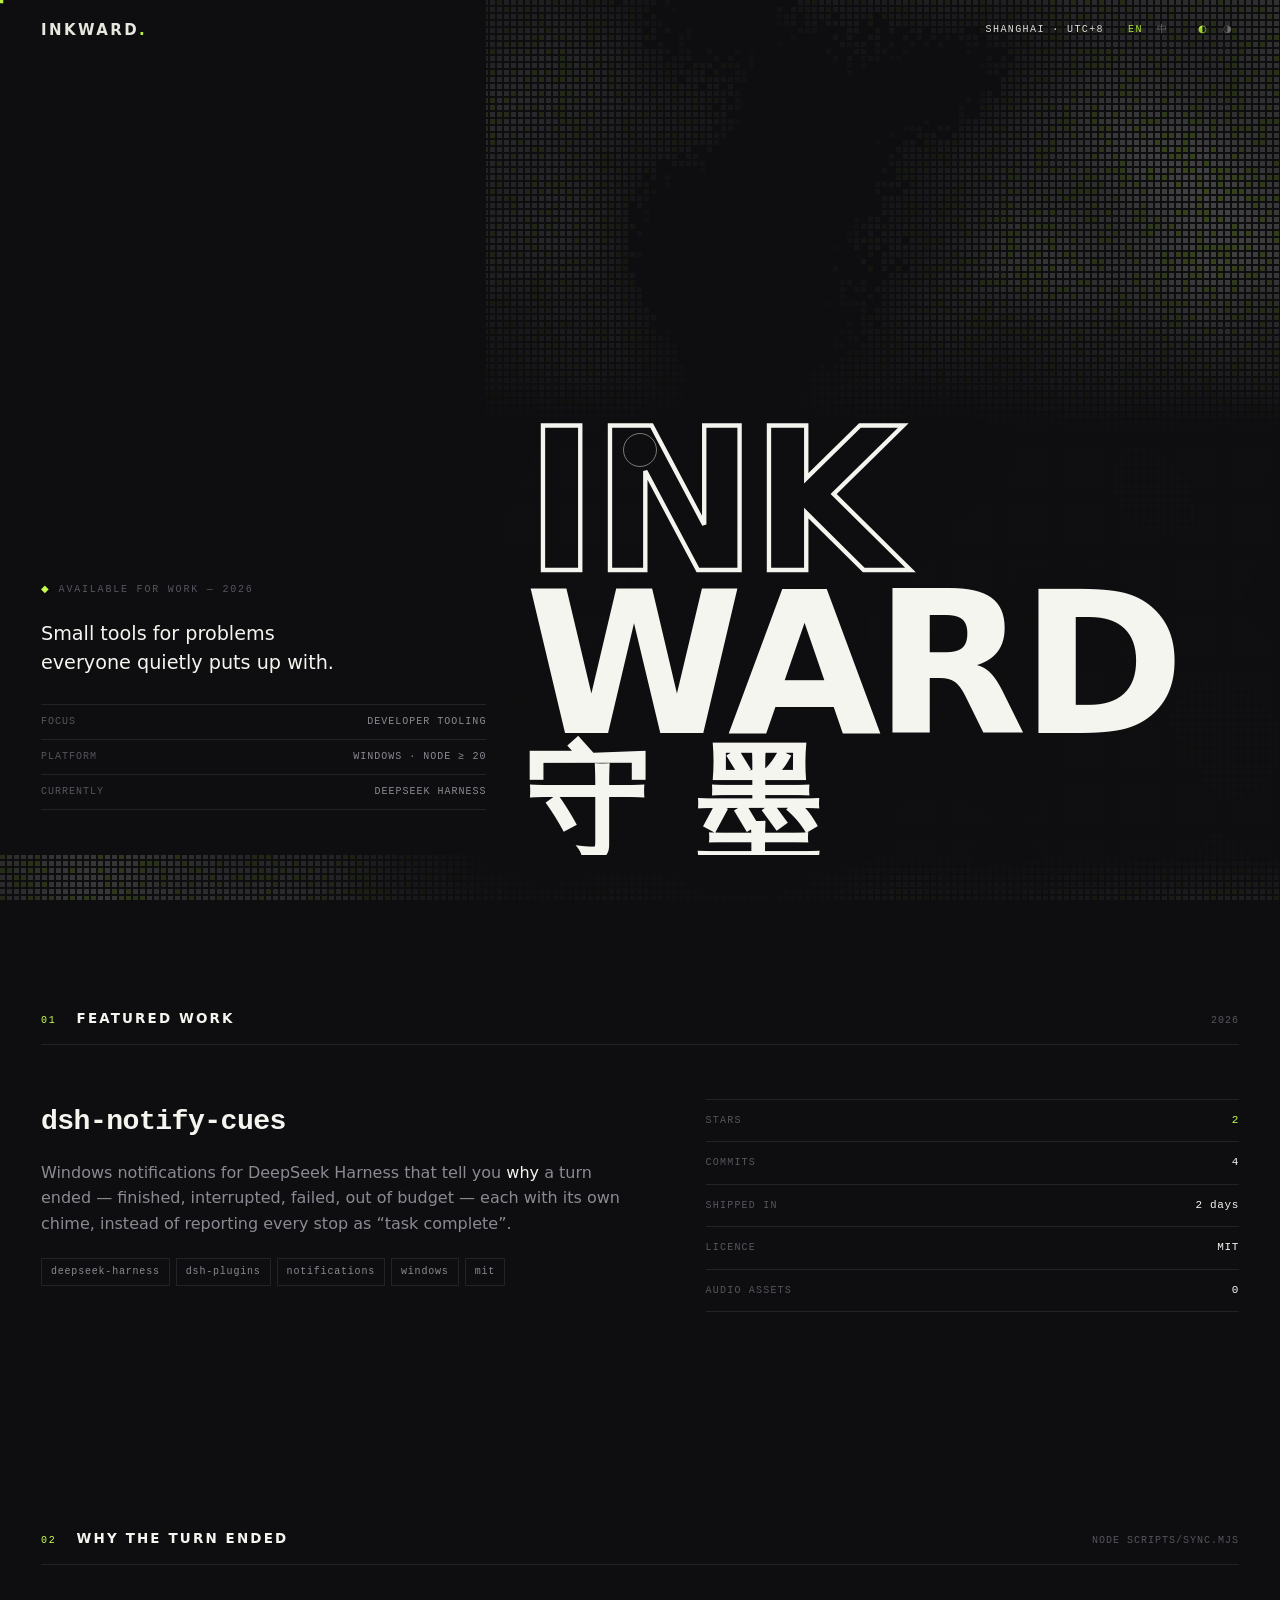
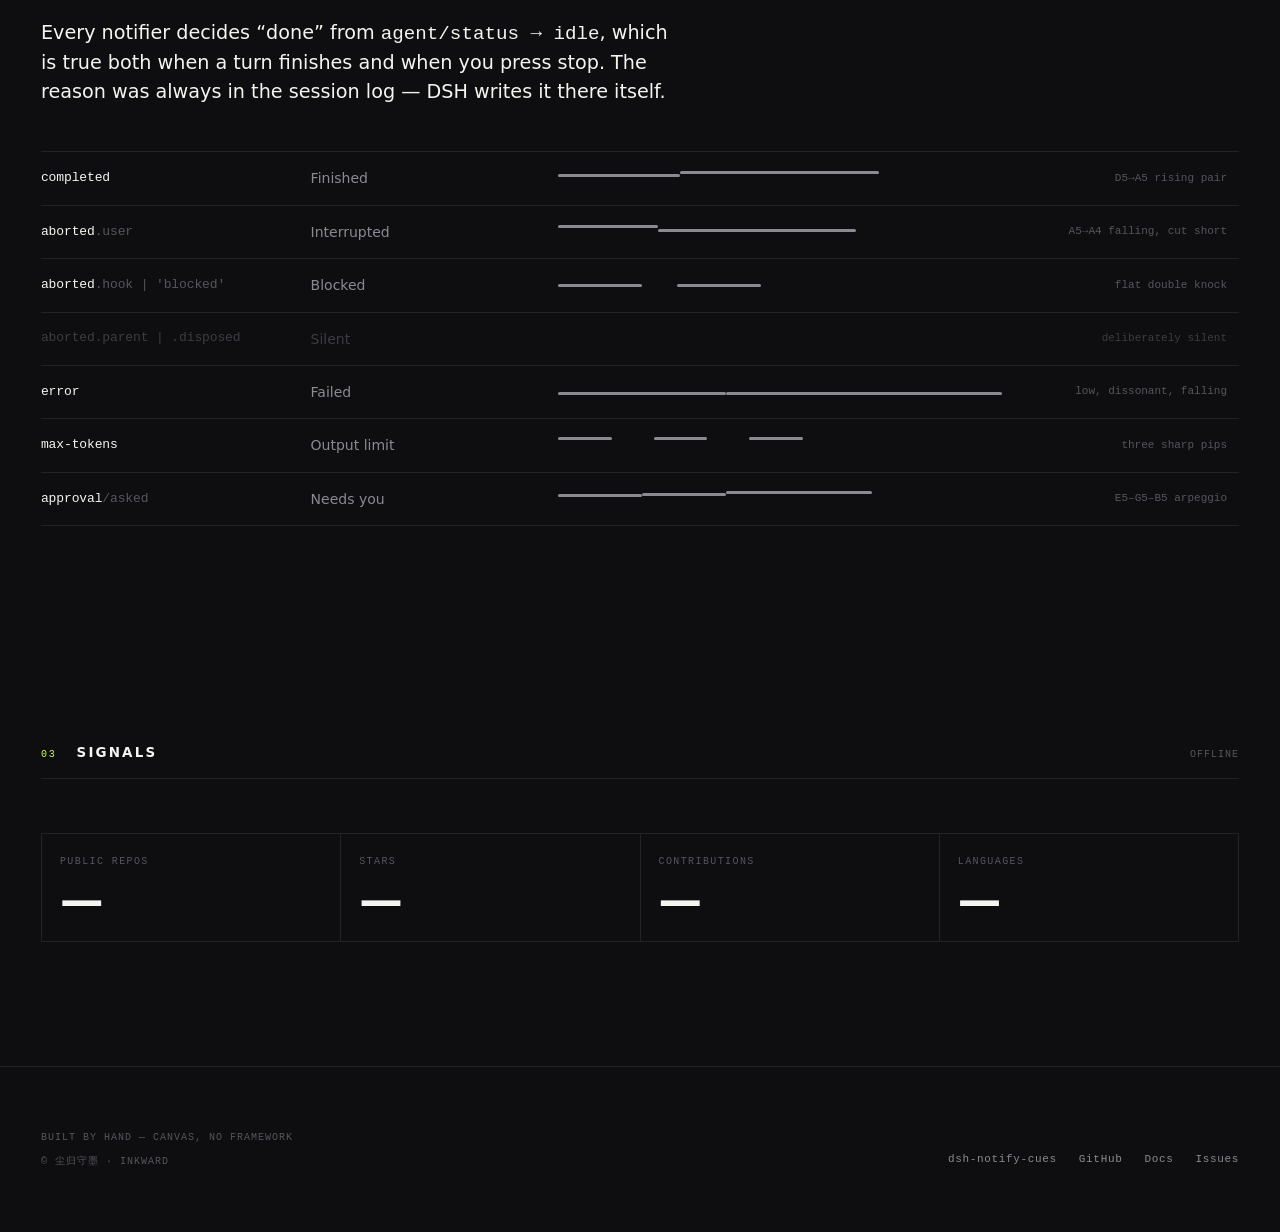
==== src/index.html @ 394c0731 "chore: self-contained repo — source, design notes, robots, sitemap" ====
<!doctype html>
<html lang="en" data-theme="dark" data-lang="en" class="no-js">
<head>
<meta charset="utf-8">
<meta name="viewport" content="width=device-width, initial-scale=1">
<title>INKWARD — 守墨</title>
<meta name="description" content="Small tools for problems everyone quietly puts up with. Windows-first, Node ≥ 20.">
<meta name="theme-color" content="#0E0E10">

<meta property="og:type" content="website">
<meta property="og:title" content="INKWARD — 守墨">
<meta property="og:description" content="Small tools for problems everyone quietly puts up with.">
<meta property="og:url" content="https://inkward.github.io/">
<meta name="twitter:card" content="summary_large_image">

<link rel="preload" href="fonts/archivo-var.woff2" as="font" type="font/woff2" crossorigin>
<link rel="preload" href="fonts/inter-var.woff2" as="font" type="font/woff2" crossorigin>
<link rel="stylesheet" href="styles.css">

<script>
/* Runs before first paint: decide the theme and language from storage, and mark
   that JS is available so the reveal styles only apply when something can undo
   them. Inline and synchronous on purpose — any deferred version flashes. */
(function () {
  var d = document.documentElement;
  d.classList.remove('no-js');
  d.classList.add('js');
  try {
    var t = localStorage.getItem('inkward:theme');
    var l = localStorage.getItem('inkward:lang');
    if (t === 'light' || t === 'dark') d.setAttribute('data-theme', t);
    else if (window.matchMedia('(prefers-color-scheme: light)').matches) {
      /* The brief says dark is the default, so the OS preference only applies
         when the visitor has never chosen. */
      d.setAttribute('data-theme', 'dark');
    }
    if (l === 'en' || l === 'zh') d.setAttribute('data-lang', l);
    else if ((navigator.language || '').toLowerCase().indexOf('zh') === 0) d.setAttribute('data-lang', 'zh');
  } catch (e) { /* private mode — fall back to the defaults in the markup */ }
})();
</script>
</head>

<body>
<div class="cursor" aria-hidden="true"></div>
<div class="cursor-ring" aria-hidden="true"></div>

<!-- The generative field. Fixed behind everything, and the only ornament on the
     page. Painted by field.js on a Canvas 2D context. -->
<div class="field-wrap" aria-hidden="true"><canvas id="field"></canvas></div>

<!-- ------------------------------------------------------------------ nav -->
<header class="nav">
  <a class="wordmark" href="#top">INKWARD<span>.</span></a>

  <div class="nav-meta">
    <span data-only="en">Shanghai · UTC+8</span>
    <span data-only="zh">上海 · UTC+8</span>

    <div class="switch" role="group" aria-label="Language">
      <button type="button" data-set-lang="en" aria-pressed="true">EN</button>
      <button type="button" data-set-lang="zh" aria-pressed="false">中</button>
    </div>

    <div class="switch" role="group" aria-label="Theme">
      <button type="button" data-set-theme="dark" aria-pressed="true">◐</button>
      <button type="button" data-set-theme="light" aria-pressed="false">◑</button>
    </div>
  </div>
</header>

<main id="top">

<!-- ----------------------------------------------------------------- hero -->
<section class="hero">
  <div class="hero-rail">
    <div class="hero-rail-inner">
      <p class="eyebrow">
        <b>◆</b>
        <span data-only="en">Available for work — 2026</span>
        <span data-only="zh">可接项目 — 2026</span>
      </p>

      <p class="lede" data-only="en">
        Small tools for problems everyone quietly puts up with.
      </p>
      <p class="lede" data-only="zh">
        写工具，解决那些每个人都默默忍受的小问题。
      </p>

      <ul class="rail-list">
        <li>
          <span data-only="en">Focus</span><span data-only="zh">方向</span>
          <b data-only="en">Developer tooling</b><b data-only="zh">开发工具</b>
        </li>
        <li>
          <span data-only="en">Platform</span><span data-only="zh">平台</span>
          <b>Windows · Node ≥ 20</b>
        </li>
        <li>
          <span data-only="en">Currently</span><span data-only="zh">当前</span>
          <b>DeepSeek Harness</b>
        </li>
      </ul>
    </div>
  </div>

  <div class="hero-display">
    <h1 class="display">
      <span class="hollow">Ink</span>
      <span class="solid">ward</span>
      <span class="zh">守 墨</span>
    </h1>
  </div>
</section>

<!-- -------------------------------------------------------------- project -->
<section id="work">
  <div class="wrap">
    <div class="sec-head reveal">
      <span class="sec-num">01</span>
      <h2 class="sec-title"><span data-only="en">Featured work</span><span data-only="zh">代表作品</span></h2>
      <span class="sec-note">2026</span>
    </div>

    <div class="project">
      <div class="reveal">
        <h3>dsh-notify-cues</h3>
        <p data-only="en">
          Windows notifications for DeepSeek Harness that tell you <strong>why</strong> a turn
          ended — finished, interrupted, failed, out of budget — each with its own chime,
          instead of reporting every stop as “task complete”.
        </p>
        <p data-only="zh">
          给 DeepSeek Harness 的 Windows 通知：告诉你这一轮<strong>为什么</strong>结束 ——
          完成、被中断、出错、额度耗尽，各有各的提示音，而不是把每次停止都报成「任务完成」。
        </p>
        <div class="tags">
          <span class="tag">deepseek-harness</span>
          <span class="tag">dsh-plugins</span>
          <span class="tag">notifications</span>
          <span class="tag">windows</span>
          <span class="tag">mit</span>
        </div>
      </div>

      <ul class="facts reveal" style="--d:80ms">
        <li><span data-only="en">Stars</span><span data-only="zh">Stars</span><b class="acid">2</b></li>
        <li><span data-only="en">Commits</span><span data-only="zh">提交</span><b>4</b></li>
        <li><span data-only="en">Shipped in</span><span data-only="zh">用时</span><b>2 days</b></li>
        <li><span data-only="en">Licence</span><span data-only="zh">许可</span><b>MIT</b></li>
        <li><span data-only="en">Audio assets</span><span data-only="zh">音频文件</span><b>0</b></li>
      </ul>
    </div>
  </div>
</section>

<!-- --------------------------------------------------------------- matrix -->
<section id="detail">
  <div class="wrap">
    <div class="sec-head reveal">
      <span class="sec-num">02</span>
      <h2 class="sec-title"><span data-only="en">Why the turn ended</span><span data-only="zh">七种结束的理由</span></h2>
      <span class="sec-note">node scripts/sync.mjs</span>
    </div>

    <p class="lede reveal" style="max-width:70ch;margin-bottom:clamp(28px,5vh,56px)">
      <span data-only="en">Every notifier decides “done” from <code>agent/status → idle</code>, which is
      true both when a turn finishes and when you press stop. The reason was always in the
      session log — DSH writes it there itself.</span>
      <span data-only="zh">每个通知插件都靠 <code>agent/status → idle</code> 判断「完成了」，
      可这个信号在正常结束和你按下停止时完全相同。原因其实一直都在会话日志里 —— DSH 自己写的。</span>
    </p>

    <div class="matrix" id="matrix">
      <!-- Rows are generated by site.js from the same tone table the plugin uses,
           so the contour bars are measured, not drawn by hand. -->
    </div>
  </div>
</section>

<!-- ------------------------------------------------------------- activity -->
<section id="activity">
  <div class="wrap">
    <div class="sec-head reveal">
      <span class="sec-num">03</span>
      <h2 class="sec-title"><span data-only="en">Signals</span><span data-only="zh">现状</span></h2>
      <span class="sec-note" id="generated-note">live</span>
    </div>

    <dl class="acct reveal">
      <div><dt data-only="en">Public repos</dt><dt data-only="zh">公开仓库</dt><dd data-stat="repos">—</dd></div>
      <div><dt data-only="en">Stars</dt><dt data-only="zh">Stars</dt><dd data-stat="stars">—</dd></div>
      <div><dt data-only="en">Contributions</dt><dt data-only="zh">贡献</dt><dd data-stat="contribs">—</dd></div>
      <div><dt data-only="en">Languages</dt><dt data-only="zh">语言</dt><dd data-stat="langs">—</dd></div>
    </dl>
  </div>
</section>

</main>

<!-- --------------------------------------------------------------- footer -->
<footer>
  <div class="foot">
    <div>
      <p class="colophon">
        <span data-only="en">Built by hand — Canvas, no framework</span>
        <span data-only="zh">手写实现 —— Canvas，无框架</span>
      </p>
      <p class="colophon" style="margin-top:8px">© 尘归守墨 · INKWARD</p>
    </div>
    <nav class="foot-links">
      <a href="https://github.com/3332210/dsh-notify-cues">dsh-notify-cues</a>
      <a href="https://github.com/3332210">GitHub</a>
      <a href="https://github.com/3332210/dsh-notify-cues/blob/main/README.md" data-only="en">Docs</a>
      <a href="https://github.com/3332210/dsh-notify-cues/blob/main/README.md" data-only="zh">文档</a>
      <a href="https://github.com/3332210/dsh-notify-cues/issues" data-only="en">Issues</a>
      <a href="https://github.com/3332210/dsh-notify-cues/issues" data-only="zh">反馈</a>
    </nav>
  </div>
</footer>

<script type="module" src="site.js"></script>
</body>
</html>
---- src/styles.css ----
/* ===========================================================================
   INKWARD — stylesheet
   Governed by DESIGN.md. The three rules that matter:
     1. real scale contrast (18vw display vs 10px mono), nothing in between
     2. the field is the only ornament; no gradient strips, glows or stray rules
     3. the acid accent stays under 0.5% of visible area
   ========================================================================= */

/* ---------------------------------------------------------------- fonts -- */
/* Self-hosted variable fonts. One file per family covers the whole weight axis.
   Paths are relative, not root-absolute: the site is served from /inkward/ on
   GitHub Pages until a custom domain exists, and /fonts/… would 404 there. */
@font-face {
  font-family: 'Archivo';
  src: url('fonts/archivo-var.woff2') format('woff2-variations'),
       url('fonts/archivo-var.woff2') format('woff2');
  font-weight: 100 900;
  font-stretch: 62% 125%;
  font-display: swap;
}
@font-face {
  font-family: 'Inter';
  src: url('fonts/inter-var.woff2') format('woff2-variations'),
       url('fonts/inter-var.woff2') format('woff2');
  font-weight: 100 900;
  font-display: swap;
}
@font-face {
  font-family: 'JetBrains Mono';
  src: url('fonts/jetbrainsmono-var.woff2') format('woff2-variations'),
       url('fonts/jetbrainsmono-var.woff2') format('woff2');
  font-weight: 100 800;
  font-display: swap;
}

/* ---------------------------------------------------------------- tokens -- */
:root {
  --display: 'Archivo', 'Arial Black', system-ui, sans-serif;
  --sans: 'Inter', -apple-system, 'Segoe UI', system-ui, sans-serif;
  --mono: 'JetBrains Mono', ui-monospace, 'SF Mono', Consolas, monospace;
  /* No webfont for CJK: a full Simplified set is 3–8 MB, which is the wrong
     trade for a one-page site. The system stack is excellent on all three
     platforms, and the display/body size contrast carries the language. */
  --cjk: 'PingFang SC', 'Hiragino Sans GB', 'Microsoft YaHei', 'Noto Sans CJK SC',
         'Source Han Sans SC', system-ui, sans-serif;

  --ease: cubic-bezier(.16, .7, 0, 1);
  --slow: 900ms;
  --base: 600ms;
  --fast: 280ms;

  --gutter: clamp(20px, 3.2vw, 56px);
  --maxw: 1600px;
  --rail: 38%;
}

/* Dark is the default (per the brief). Light is an explicit opt-in. */
:root, :root[data-theme='dark'] {
  --paper: #0E0E10;
  --paper-2: #131316;
  --ink: #F5F5F0;
  --ink-2: #8A8A93;
  --ink-3: #55555E;
  --rule: #232327;
  --acid: #C8FF4D;
  --field-accent: #C8FF4D;
  --field-ink: #F5F5F0;
  color-scheme: dark;
}
:root[data-theme='light'] {
  --paper: #F2EFE9;
  --paper-2: #E9E5DD;
  --ink: #0B0B0D;
  --ink-2: #5C5C63;
  --ink-3: #8E8E93;
  --rule: #DEDAD1;
  --acid: #5C7A00;          /* darkened so it still reads on paper */
  --field-accent: #7A9E12;
  --field-ink: #2A2A2E;
  color-scheme: light;
}

* { box-sizing: border-box; }

html { -webkit-text-size-adjust: 100%; }

body {
  margin: 0;
  background: var(--paper);
  color: var(--ink);
  font-family: var(--sans);
  font-size: 16px;
  line-height: 1.6;
  overflow-x: hidden;
  transition: background var(--base) var(--ease), color var(--base) var(--ease);
}
html[data-lang='zh'] body { font-family: var(--cjk); }

::selection { background: var(--acid); color: var(--paper); }

/* --------------------------------------------------------------- cursor -- */
/* The single piece of showmanship on the page. A hard acid square tracks the
   pointer exactly; a thin ring lags behind it. Hidden on touch devices and for
   readers who asked for less motion. */
.cursor, .cursor-ring {
  position: fixed; top: 0; left: 0; z-index: 9999;
  pointer-events: none; will-change: transform;
}
.cursor {
  width: 7px; height: 7px; background: var(--acid);
  transform: translate3d(-50%, -50%, 0);
  mix-blend-mode: difference;
}
.cursor-ring {
  width: 34px; height: 34px;
  border: 1px solid color-mix(in srgb, var(--ink) 45%, transparent);
  border-radius: 50%;
  transform: translate3d(-50%, -50%, 0) scale(1);
  transition: width var(--fast) var(--ease), height var(--fast) var(--ease),
              border-color var(--fast) var(--ease), background var(--fast) var(--ease);
}
body[data-cursor='link'] .cursor-ring {
  width: 58px; height: 58px;
  border-color: var(--acid);
  background: color-mix(in srgb, var(--acid) 12%, transparent);
}
@media (hover: none), (prefers-reduced-motion: reduce) {
  .cursor, .cursor-ring { display: none; }
}

/* ------------------------------------------------------------------ nav -- */
.nav {
  position: fixed; inset: 0 0 auto 0; z-index: 100;
  display: flex; align-items: center; justify-content: space-between;
  gap: 24px;
  padding: 18px var(--gutter);
  mix-blend-mode: difference;   /* keeps it legible over both the field and paper */
  color: #F5F5F0;
}
:root[data-theme='light'] .nav { mix-blend-mode: normal; color: var(--ink); }

.wordmark {
  font-family: var(--display);
  font-weight: 800;
  font-size: 15px;
  letter-spacing: 0.16em;
  text-transform: uppercase;
  text-decoration: none; color: inherit;
}
.wordmark span { color: var(--acid); }

.nav-meta {
  display: flex; align-items: center; gap: 18px;
  font-family: var(--mono); font-size: 10px;
  letter-spacing: 0.14em; text-transform: uppercase;
}

/* The theme/language switches are metadata, so they are 10px mono text buttons.
   Deliberately not a toggle switch or an icon set — those read as a product. */
.switch { display: flex; gap: 2px; }
.switch button {
  appearance: none; background: none; border: 0; cursor: pointer;
  font: inherit; color: inherit; opacity: 0.42;
  padding: 4px 6px; letter-spacing: 0.14em;
  transition: opacity var(--fast) var(--ease), color var(--fast) var(--ease);
}
.switch button:hover { opacity: 0.8; }
.switch button[aria-pressed='true'] { opacity: 1; color: var(--acid); }

/* ---------------------------------------------------------------- field -- */
.field-wrap {
  position: fixed; inset: 0; z-index: 0; pointer-events: none;
}
#field { width: 100%; height: 100%; display: block; }

/* ------------------------------------------------------------------ hero -- */
.hero {
  position: relative; z-index: 2;
  min-height: 100svh;
  display: grid;
  grid-template-columns: var(--rail) 1fr;
  align-items: end;
  padding: 0 0 clamp(28px, 5vh, 64px);
}

/* The rail is a solid block of paper, so the field never sits behind the
   positioning line. Hard edge, no gradient — a soft edge would look like a bug. */
.hero-rail {
  background: var(--paper);
  padding: clamp(96px, 14vh, 160px) 0 clamp(0px, 2vh, 20px) var(--gutter);
  align-self: stretch;
  display: flex; flex-direction: column; justify-content: flex-end;
  padding-bottom: clamp(28px, 5vh, 64px);
}
.hero-rail-inner { max-width: 44ch; }

.eyebrow {
  font-family: var(--mono); font-size: 10px; letter-spacing: 0.18em;
  text-transform: uppercase; color: var(--ink-3);
  margin: 0 0 22px;
}
.eyebrow b { color: var(--acid); font-weight: 500; }

.lede {
  font-size: clamp(17px, 1.5vw, 21px);
  line-height: 1.5; margin: 0 0 26px; color: var(--ink);
  text-wrap: balance;
}
.lede-en { color: var(--ink-2); font-size: 0.82em; }

.rail-list {
  margin: 0; padding: 0; list-style: none;
  border-top: 1px solid var(--rule);
}
.rail-list li {
  display: flex; justify-content: space-between; gap: 16px;
  padding: 9px 0; border-bottom: 1px solid var(--rule);
  font-family: var(--mono); font-size: 10px;
  letter-spacing: 0.1em; text-transform: uppercase; color: var(--ink-3);
}
.rail-list li b { color: var(--ink-2); font-weight: 500; }

/* ---- the display type: the whole point of the page ---- */
.hero-display {
  align-self: end;
  padding-left: clamp(16px, 3vw, 48px);
  padding-right: var(--gutter);
  overflow: hidden;             /* crop, do not clip-path */
}
.display {
  margin: 0;
  font-family: var(--display);
  font-weight: 900;
  font-size: clamp(64px, 15.5vw, 260px);
  line-height: 0.82;
  letter-spacing: -0.035em;
  text-transform: uppercase;
  font-stretch: 92%;
}
/* Alternating solid / hollow: hollow = not yet written, solid = inked.
   The stroke is ~2.5% of the em and always counterpoints the fill colour. */
.display .hollow {
  color: transparent;
  -webkit-text-stroke: 0.022em var(--ink);
  text-stroke: 0.022em var(--ink);
  display: block;
}
.display .solid { display: block; color: var(--ink); }
.display .zh {
  display: block;
  font-family: var(--cjk);
  font-size: 0.62em;
  letter-spacing: 0.02em;
  font-weight: 800;
  margin-top: 0.06em;
}

/* Language swap: both strings live in the DOM, CSS picks one. No re-render,
   no flash, and it works with JS disabled. */
html[data-lang='en'] [data-only='zh'] { display: none; }
html[data-lang='zh'] [data-only='en'] { display: none; }

/* -------------------------------------------------------------- sections -- */
section { position: relative; z-index: 2; }
.wrap {
  max-width: var(--maxw); margin: 0 auto;
  padding: clamp(72px, 12vh, 180px) var(--gutter);
}
.sec-head {
  display: flex; align-items: baseline; gap: 20px;
  border-bottom: 1px solid var(--rule);
  padding-bottom: 14px; margin-bottom: clamp(32px, 6vh, 72px);
}
.sec-num {
  font-family: var(--mono); font-size: 10px; letter-spacing: 0.18em;
  color: var(--acid); flex: 0 0 auto;
}
.sec-title {
  margin: 0; font-family: var(--display); font-weight: 800;
  font-size: clamp(13px, 1.05vw, 15px);
  letter-spacing: 0.16em; text-transform: uppercase;
}
.sec-note {
  margin-left: auto; font-family: var(--mono); font-size: 10px;
  letter-spacing: 0.1em; text-transform: uppercase; color: var(--ink-3);
}

/* --------------------------------------------------------------- project -- */
.project {
  display: grid;
  grid-template-columns: minmax(0, 1.15fr) minmax(0, 1fr);
  gap: clamp(24px, 4vw, 72px);
  align-items: start;
}
.project h3 {
  margin: 0 0 16px;
  font-family: var(--mono); font-weight: 700;
  font-size: clamp(20px, 2.2vw, 34px);
  letter-spacing: -0.02em;
}
.project p { max-width: 58ch; color: var(--ink-2); margin: 0 0 20px; }
.project p strong { color: var(--ink); font-weight: 500; }

.facts { margin: 0; padding: 0; list-style: none; border-top: 1px solid var(--rule); }
.facts li {
  display: grid; grid-template-columns: 1fr auto; gap: 16px; align-items: baseline;
  padding: 12px 0; border-bottom: 1px solid var(--rule);
  font-family: var(--mono); font-size: 11px; letter-spacing: 0.06em;
}
.facts li span { color: var(--ink-3); text-transform: uppercase; letter-spacing: 0.12em; font-size: 10px; }
.facts li b { font-weight: 500; color: var(--ink); }
.facts li b.acid { color: var(--acid); }

.tags { display: flex; flex-wrap: wrap; gap: 6px; margin-top: 22px; }
.tag {
  font-family: var(--mono); font-size: 10px; letter-spacing: 0.08em;
  padding: 5px 9px; border: 1px solid var(--rule); color: var(--ink-2);
  transition: border-color var(--fast) var(--ease), color var(--fast) var(--ease);
}
.tag:hover { border-color: var(--acid); color: var(--ink); }

/* ---------------------------------------------------------------- matrix -- */
.matrix { border-top: 1px solid var(--rule); }
.row {
  display: grid;
  grid-template-columns: minmax(120px, 1.1fr) minmax(120px, 1fr) minmax(0, 2fr) minmax(90px, 0.9fr);
  gap: clamp(12px, 2vw, 32px);
  align-items: center;
  padding: 15px 12px 15px 0;
  border-bottom: 1px solid var(--rule);
  position: relative;
  transition: background var(--base) var(--ease), padding-left var(--base) var(--ease);
}
.row::before {
  content: ''; position: absolute; left: 0; top: 0; bottom: 0; width: 2px;
  background: var(--acid); transform: scaleY(0); transform-origin: top;
  transition: transform var(--base) var(--ease);
}
.row:hover { background: var(--paper-2); padding-left: 14px; }
.row:hover::before { transform: scaleY(1); }

.row code {
  font-family: var(--mono); font-size: 13px; color: var(--ink);
  letter-spacing: -0.01em;
}
.row code i { color: var(--ink-3); font-style: normal; }
.row .outcome { font-family: var(--cjk); font-size: 14px; color: var(--ink-2); }
.row .signal { font-family: var(--mono); font-size: 11px; color: var(--ink-3); text-align: right; }

/* The silent rows are the clever part, so they are marked out rather than
   given equal weight. Dimmed, dashed, no accent — the absence is the point. */
.row.silent code, .row.silent .outcome, .row.silent .signal { color: var(--ink-3); opacity: 0.66; }
.row.silent .contour { opacity: 0.3; }

/* Piano-roll contour: bar x/duration from the real tone table. */
.contour { display: flex; align-items: center; height: 22px; position: relative; }
.contour i {
  position: absolute; height: 3px; background: var(--ink-2); border-radius: 2px;
  transform-origin: left center;
}
.row:hover .contour i { background: var(--acid); }
.row.silent .contour i { background: var(--ink-3); height: 1px; }

/* -------------------------------------------------------------- activity -- */
.acct {
  display: grid; grid-template-columns: repeat(auto-fit, minmax(120px, 1fr));
  gap: 1px; background: var(--rule); border: 1px solid var(--rule);
}
.acct div { background: var(--paper); padding: 20px 18px; }
.acct dt {
  font-family: var(--mono); font-size: 10px; letter-spacing: 0.14em;
  text-transform: uppercase; color: var(--ink-3); margin: 0 0 10px;
}
.acct dd {
  margin: 0; font-family: var(--display); font-weight: 800;
  font-size: clamp(28px, 3.4vw, 52px); line-height: 0.95; letter-spacing: -0.03em;
}

/* ---------------------------------------------------------------- footer -- */
footer { position: relative; z-index: 2; border-top: 1px solid var(--rule); }
.foot {
  max-width: var(--maxw); margin: 0 auto;
  padding: clamp(40px, 7vh, 88px) var(--gutter);
  display: flex; flex-wrap: wrap; gap: 24px; align-items: flex-end;
  justify-content: space-between;
}
.foot-links { display: flex; flex-wrap: wrap; gap: 22px; }
.foot a {
  color: var(--ink-2); text-decoration: none;
  font-family: var(--mono); font-size: 11px; letter-spacing: 0.06em;
  border-bottom: 1px solid transparent;
  transition: color var(--fast) var(--ease), border-color var(--fast) var(--ease);
}
.foot a:hover { color: var(--ink); border-bottom-color: var(--acid); }
.colophon {
  font-family: var(--mono); font-size: 10px; letter-spacing: 0.1em;
  text-transform: uppercase; color: var(--ink-3); margin: 0;
}

/* --------------------------------------------------------------- reveal -- */
/* Entrance is opt-in via a class the observer adds, so with JS disabled the
   content is simply present rather than invisible. */
.reveal { opacity: 1; }
html.js .reveal {
  opacity: 0; transform: translateY(22px);
  transition: opacity var(--slow) var(--ease), transform var(--slow) var(--ease);
  transition-delay: var(--d, 0ms);
}
html.js .reveal.in { opacity: 1; transform: none; }

/* ------------------------------------------------------------ responsive -- */
@media (max-width: 1080px) {
  :root { --rail: 100%; }
  .hero { grid-template-columns: 1fr; align-items: start; }
  .hero-rail { align-self: auto; padding-bottom: 34px; }
  .hero-display { padding-left: var(--gutter); }
  .project { grid-template-columns: 1fr; }
}
@media (max-width: 760px) {
  .row { grid-template-columns: 1fr auto; row-gap: 8px; }
  .row .contour { grid-column: 1 / -1; }
  .row .signal { text-align: left; grid-column: 1 / -1; }
  .sec-note { display: none; }
}
@media (prefers-reduced-motion: reduce) {
  * { animation-duration: 0.001ms !important; transition-duration: 0.001ms !important; }
  html.js .reveal { opacity: 1; transform: none; }
}
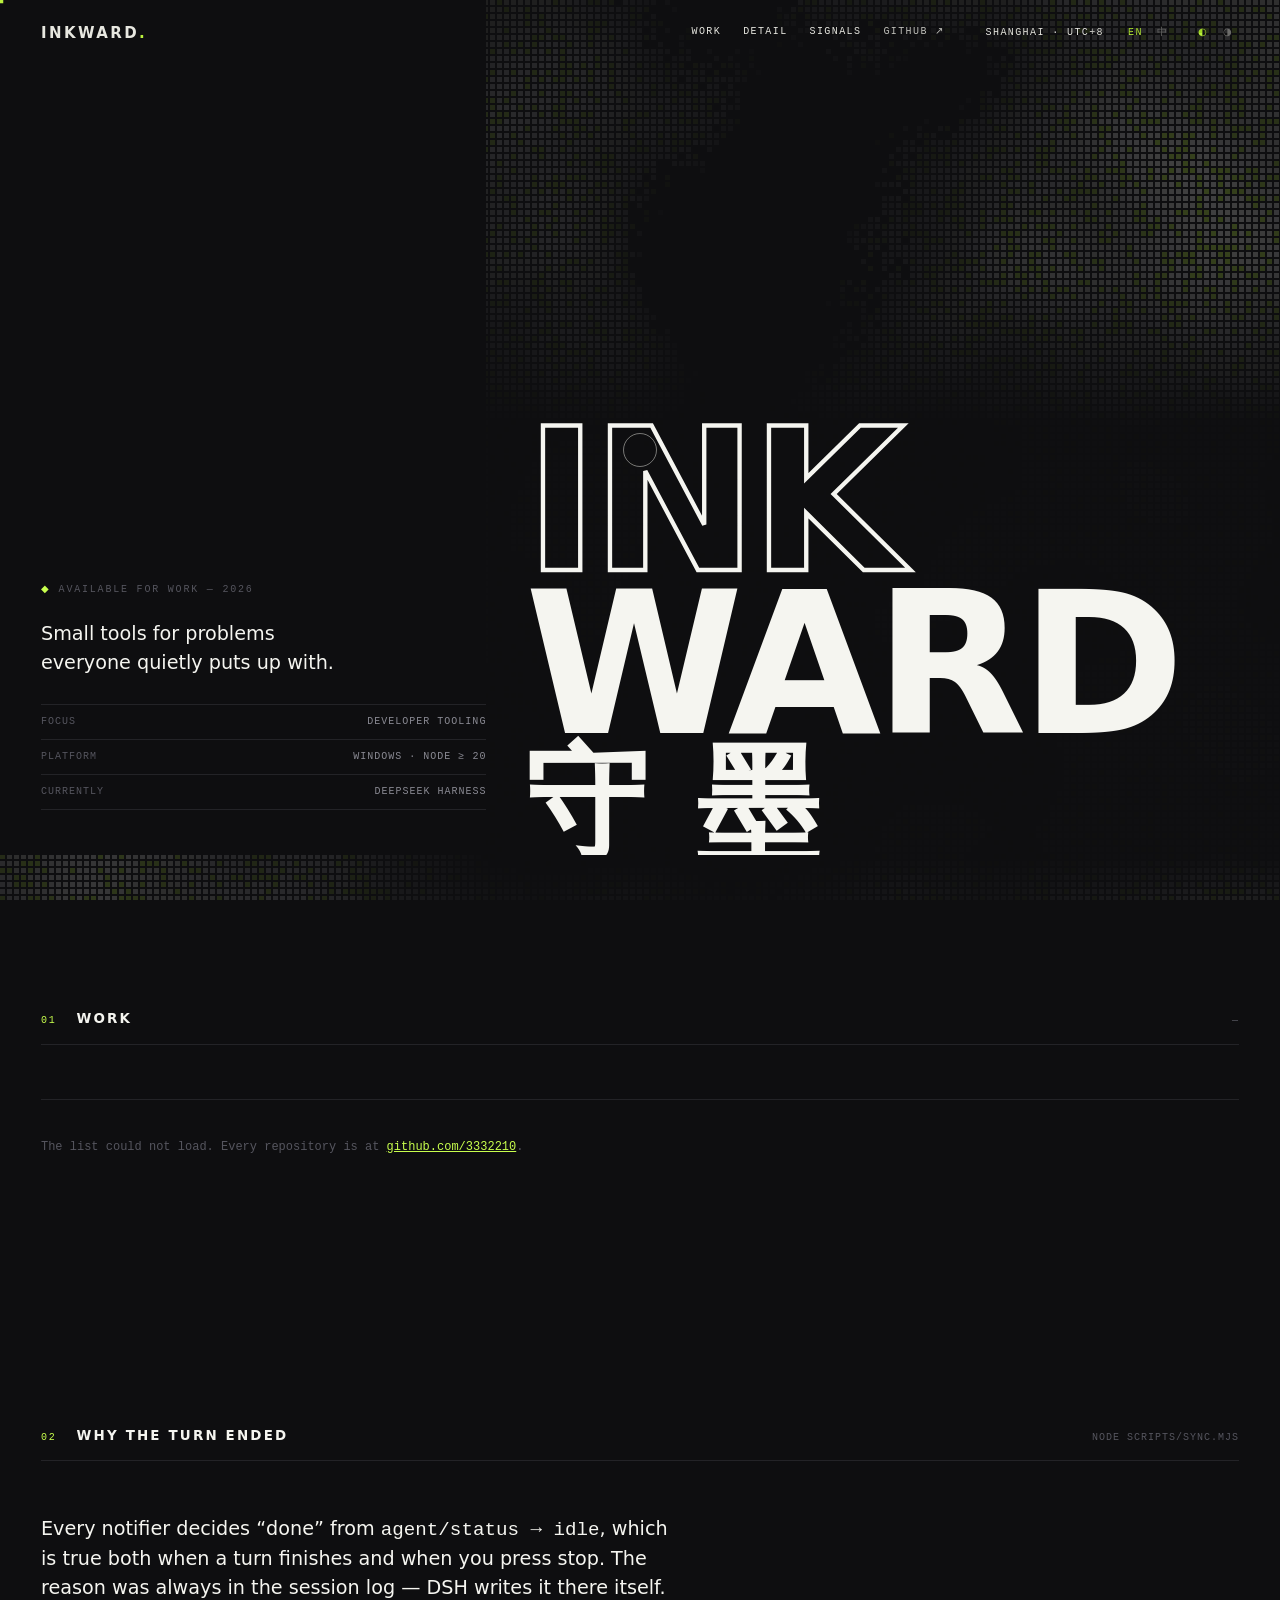
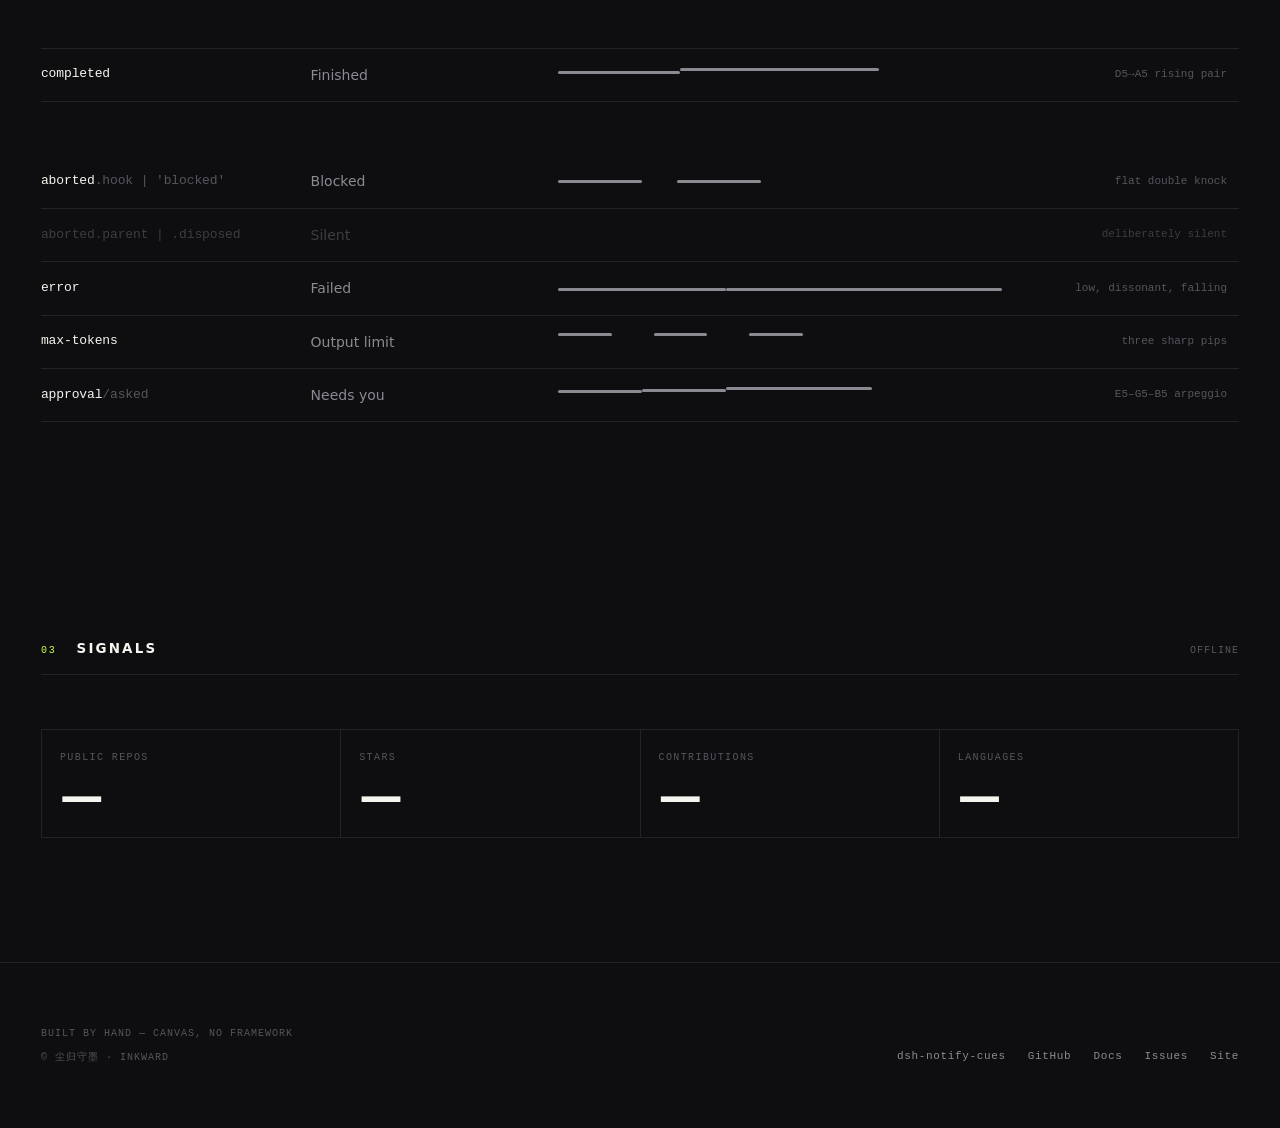
==== commit 407242e6: "feat: section nav, data-driven work list, real links and focus states" ====
--- a/src/index.html
+++ b/src/index.html
@@ -53,6 +53,16 @@
 <header class="nav">
   <a class="wordmark" href="#top">INKWARD<span>.</span></a>
 
+  <!-- Section links. These are the page's only real navigation, so they are
+       always visible and always keyboard reachable. The active one is marked by
+       scripts as the reader scrolls. -->
+  <nav class="nav-links" aria-label="Sections">
+    <a href="#work"><span data-only="en">Work</span><span data-only="zh">作品</span></a>
+    <a href="#detail"><span data-only="en">Detail</span><span data-only="zh">细节</span></a>
+    <a href="#activity"><span data-only="en">Signals</span><span data-only="zh">现状</span></a>
+    <a class="nav-gh" href="https://github.com/3332210" target="_blank" rel="noopener">GitHub&nbsp;↗</a>
+  </nav>
+
   <div class="nav-meta">
     <span data-only="en">Shanghai · UTC+8</span>
     <span data-only="zh">上海 · UTC+8</span>
@@ -119,39 +129,22 @@
   <div class="wrap">
     <div class="sec-head reveal">
       <span class="sec-num">01</span>
-      <h2 class="sec-title"><span data-only="en">Featured work</span><span data-only="zh">代表作品</span></h2>
-      <span class="sec-note">2026</span>
-    </div>
-
-    <div class="project">
-      <div class="reveal">
-        <h3>dsh-notify-cues</h3>
-        <p data-only="en">
-          Windows notifications for DeepSeek Harness that tell you <strong>why</strong> a turn
-          ended — finished, interrupted, failed, out of budget — each with its own chime,
-          instead of reporting every stop as “task complete”.
-        </p>
-        <p data-only="zh">
-          给 DeepSeek Harness 的 Windows 通知：告诉你这一轮<strong>为什么</strong>结束 ——
-          完成、被中断、出错、额度耗尽，各有各的提示音，而不是把每次停止都报成「任务完成」。
-        </p>
-        <div class="tags">
-          <span class="tag">deepseek-harness</span>
-          <span class="tag">dsh-plugins</span>
-          <span class="tag">notifications</span>
-          <span class="tag">windows</span>
-          <span class="tag">mit</span>
-        </div>
-      </div>
-
-      <ul class="facts reveal" style="--d:80ms">
-        <li><span data-only="en">Stars</span><span data-only="zh">Stars</span><b class="acid">2</b></li>
-        <li><span data-only="en">Commits</span><span data-only="zh">提交</span><b>4</b></li>
-        <li><span data-only="en">Shipped in</span><span data-only="zh">用时</span><b>2 days</b></li>
-        <li><span data-only="en">Licence</span><span data-only="zh">许可</span><b>MIT</b></li>
-        <li><span data-only="en">Audio assets</span><span data-only="zh">音频文件</span><b>0</b></li>
-      </ul>
-    </div>
+      <h2 class="sec-title"><span data-only="en">Work</span><span data-only="zh">作品</span></h2>
+      <span class="sec-note" id="work-count">—</span>
+    </div>
+
+    <!-- Rendered by site.js from stats.json. Every row is a real link to the
+         repository. Adding a repo to the sync makes it appear here with no code
+         change, which is the point: this list has to keep working as it grows. -->
+    <div class="work-list" id="work-list">
+      <noscript>
+        <p class="work-empty">The work list needs JavaScript. Every repository is at
+        <a href="https://github.com/3332210">github.com/3332210</a>.</p>
+      </noscript>
+    </div>
+
+    <!-- Topics, derived from the same data, each linking to its GitHub topic page. -->
+    <div class="tags" id="topic-links" style="margin-top:26px"></div>
   </div>
 </section>
 
@@ -210,12 +203,14 @@
       <p class="colophon" style="margin-top:8px">© 尘归守墨 · INKWARD</p>
     </div>
     <nav class="foot-links">
-      <a href="https://github.com/3332210/dsh-notify-cues">dsh-notify-cues</a>
-      <a href="https://github.com/3332210">GitHub</a>
-      <a href="https://github.com/3332210/dsh-notify-cues/blob/main/README.md" data-only="en">Docs</a>
-      <a href="https://github.com/3332210/dsh-notify-cues/blob/main/README.md" data-only="zh">文档</a>
-      <a href="https://github.com/3332210/dsh-notify-cues/issues" data-only="en">Issues</a>
-      <a href="https://github.com/3332210/dsh-notify-cues/issues" data-only="zh">反馈</a>
+      <a href="https://github.com/3332210/dsh-notify-cues" target="_blank" rel="noopener">dsh-notify-cues</a>
+      <a href="https://github.com/3332210" target="_blank" rel="noopener">GitHub</a>
+      <a href="https://github.com/3332210/dsh-notify-cues/blob/main/README.md" target="_blank" rel="noopener" data-only="en">Docs</a>
+      <a href="https://github.com/3332210/dsh-notify-cues/blob/main/README.md" target="_blank" rel="noopener" data-only="zh">文档</a>
+      <a href="https://github.com/3332210/dsh-notify-cues/issues" target="_blank" rel="noopener" data-only="en">Issues</a>
+      <a href="https://github.com/3332210/dsh-notify-cues/issues" target="_blank" rel="noopener" data-only="zh">反馈</a>
+      <a href="https://3332210.github.io/" data-only="en">Site</a>
+      <a href="https://3332210.github.io/zh.html" data-only="zh">主页</a>
     </nav>
   </div>
 </footer>
--- a/src/styles.css
+++ b/src/styles.css
@@ -84,6 +84,14 @@
 
 html { -webkit-text-size-adjust: 100%; }
 
+/* Anchor navigation scrolls smoothly — but not for readers who asked for less
+   motion, for whom a jump is the calmer behaviour. */
+@media (prefers-reduced-motion: no-preference) {
+  html { scroll-behavior: smooth; }
+}
+/* A fixed header must not cover the heading a deep link lands on. */
+section[id] { scroll-margin-top: 82px; }
+
 body {
   margin: 0;
   background: var(--paper);
@@ -155,6 +163,35 @@
   letter-spacing: 0.14em; text-transform: uppercase;
 }
 
+/* Section links. Real navigation, always visible, always keyboard reachable. */
+.nav-links {
+  display: flex; align-items: center; gap: 4px;
+  margin-left: auto; margin-right: 8px;
+  font-family: var(--mono); font-size: 10px;
+  letter-spacing: 0.14em; text-transform: uppercase;
+}
+.nav-links a {
+  color: inherit; text-decoration: none;
+  padding: 6px 9px;
+  opacity: 0.5;
+  border-bottom: 1px solid transparent;
+  transition: opacity var(--fast) var(--ease), border-color var(--fast) var(--ease), color var(--fast) var(--ease);
+}
+.nav-links a:hover { opacity: 1; border-bottom-color: var(--acid); }
+/* Marked by scroll position, not only by click, so it stays honest. */
+.nav-links a.is-current { opacity: 1; color: var(--acid); }
+.nav-links .nav-gh { opacity: 0.82; }
+.nav-links .nav-gh:hover { color: var(--acid); }
+
+/* Focus. The page is heavily keyboard-reachable, so the ring has to be
+   unmistakable and must never be removed without a replacement. */
+:focus-visible {
+  outline: 2px solid var(--acid);
+  outline-offset: 3px;
+  border-radius: 1px;
+}
+.nav-links a:focus-visible { outline-offset: 2px; }
+
 /* The theme/language switches are metadata, so they are 10px mono text buttons.
    Deliberately not a toggle switch or an icon set — those read as a product. */
 .switch { display: flex; gap: 2px; }
@@ -286,6 +323,74 @@
 }
 
 /* --------------------------------------------------------------- project -- */
+/* The work list. One row per repository, the whole row an anchor.
+   Rows are added by site.js as repositories appear, so this has to hold up at
+   any count: it is a list, not a card grid, because a list stays readable at 3
+   entries and at 30. */
+.work-list { border-top: 1px solid var(--rule); }
+
+.work-row {
+  display: grid;
+  grid-template-columns: 46px minmax(0, 1fr) auto 22px;
+  gap: clamp(10px, 2vw, 28px);
+  align-items: baseline;
+  padding: 20px 4px 20px 0;
+  border-bottom: 1px solid var(--rule);
+  text-decoration: none; color: inherit;
+  position: relative;
+  transition: padding-left var(--base) var(--ease), background var(--base) var(--ease);
+}
+/* The accent tick is the hover affordance: it grows from the top, which reads as
+   the row being pulled out of the list. */
+.work-row::before {
+  content: ''; position: absolute; left: 0; top: 0; bottom: 0; width: 2px;
+  background: var(--acid); transform: scaleY(0); transform-origin: top;
+  transition: transform var(--base) var(--ease);
+}
+.work-row:hover, .work-row:focus-visible { background: var(--paper-2); padding-left: 16px; }
+.work-row:hover::before, .work-row:focus-visible::before { transform: scaleY(1); }
+.work-row:focus-visible { outline-offset: -2px; }
+
+.work-idx {
+  font-family: var(--mono); font-size: 10px; letter-spacing: 0.1em;
+  color: var(--ink-3);
+  transition: color var(--fast) var(--ease);
+}
+.work-row:hover .work-idx { color: var(--acid); }
+
+.work-main { display: flex; flex-direction: column; gap: 5px; min-width: 0; }
+.work-name {
+  font-family: var(--mono); font-weight: 700;
+  font-size: clamp(15px, 1.5vw, 21px); letter-spacing: -0.01em;
+  overflow-wrap: anywhere;
+}
+.work-desc {
+  font-size: 14px; line-height: 1.5; color: var(--ink-2);
+  max-width: 62ch;
+}
+
+.work-meta {
+  font-family: var(--mono); font-size: 10px; letter-spacing: 0.08em;
+  text-transform: uppercase; color: var(--ink-3);
+  display: flex; flex-wrap: wrap; gap: 7px; align-items: baseline;
+  justify-content: flex-end;
+}
+.work-meta b { font-weight: 500; color: var(--ink-2); }
+.work-star { color: var(--acid); }
+.work-sep { opacity: 0.45; }
+
+.work-arrow {
+  font-size: 15px; color: var(--ink-3); text-align: right;
+  transition: transform var(--base) var(--ease), color var(--fast) var(--ease);
+}
+.work-row:hover .work-arrow { color: var(--acid); transform: translate(3px, -3px); }
+
+.work-empty {
+  font-family: var(--mono); font-size: 12px; color: var(--ink-3);
+  padding: 26px 0;
+}
+.work-empty a { color: var(--acid); }
+
 .project {
   display: grid;
   grid-template-columns: minmax(0, 1.15fr) minmax(0, 1fr);
@@ -416,12 +521,71 @@
   .hero-display { padding-left: var(--gutter); }
   .project { grid-template-columns: 1fr; }
 }
+
+/* The section links are the first thing to go when space runs out, but the
+   GitHub link stays — it is the one destination that is not reachable by
+   scrolling. */
+@media (max-width: 900px) {
+  .nav-links a:not(.nav-gh) { display: none; }
+  .nav-links { margin-right: 4px; }
+}
+
+/* Narrow phones. Two real failures showed up at 375 px: the wordmark ran off
+   the right edge because 15.5vw of "WARD" is wider than the viewport, and the
+   metadata rows were clipped because a long right-hand value could not wrap. */
+@media (max-width: 620px) {
+  .hero { min-height: auto; padding-bottom: 28px; }
+  .hero-rail { padding-top: 84px; }
+  .lede { font-size: 16px; }
+  .display { font-size: clamp(46px, 19vw, 130px); line-height: 0.84; }
+  .display .zh { font-size: 0.5em; }
+
+  /* The label column is fixed; the value takes the rest and may wrap. */
+  .rail-list li {
+    display: grid;
+    grid-template-columns: minmax(72px, 34%) 1fr;
+    gap: 10px;
+    align-items: baseline;
+  }
+  .rail-list li b { overflow-wrap: anywhere; }
+
+  /* Only the switches stay in the nav — the location is decoration at this size,
+     and dropping it is what stops the row from running off the screen. */
+  .nav { padding: 14px var(--gutter); gap: 12px; }
+  .nav-meta > span { display: none; }
+  .nav-meta { gap: 10px; }
+
+  .sec-head { flex-wrap: wrap; gap: 10px; }
+  .facts li { grid-template-columns: 1fr auto; }
+  .acct { grid-template-columns: repeat(2, 1fr); }
+  .foot { flex-direction: column; align-items: flex-start; }
+
+  /* Stack the work row: index and arrow on one line with the name, metadata
+     beneath. The description keeps the full width, which is where it is worth
+     reading. */
+  .work-row {
+    grid-template-columns: 28px minmax(0, 1fr) 18px;
+    row-gap: 6px;
+    align-items: start;
+    padding: 17px 2px 17px 0;
+  }
+  .work-row:hover, .work-row:focus-visible { padding-left: 10px; }
+  .work-meta {
+    grid-column: 2 / 3;
+    justify-content: flex-start;
+    margin-top: 2px;
+  }
+  .work-arrow { grid-row: 1; grid-column: 3; }
+  .work-desc { font-size: 13.5px; }
+}
+
 @media (max-width: 760px) {
   .row { grid-template-columns: 1fr auto; row-gap: 8px; }
   .row .contour { grid-column: 1 / -1; }
   .row .signal { text-align: left; grid-column: 1 / -1; }
   .sec-note { display: none; }
 }
+
 @media (prefers-reduced-motion: reduce) {
   * { animation-duration: 0.001ms !important; transition-duration: 0.001ms !important; }
   html.js .reveal { opacity: 1; transform: none; }
